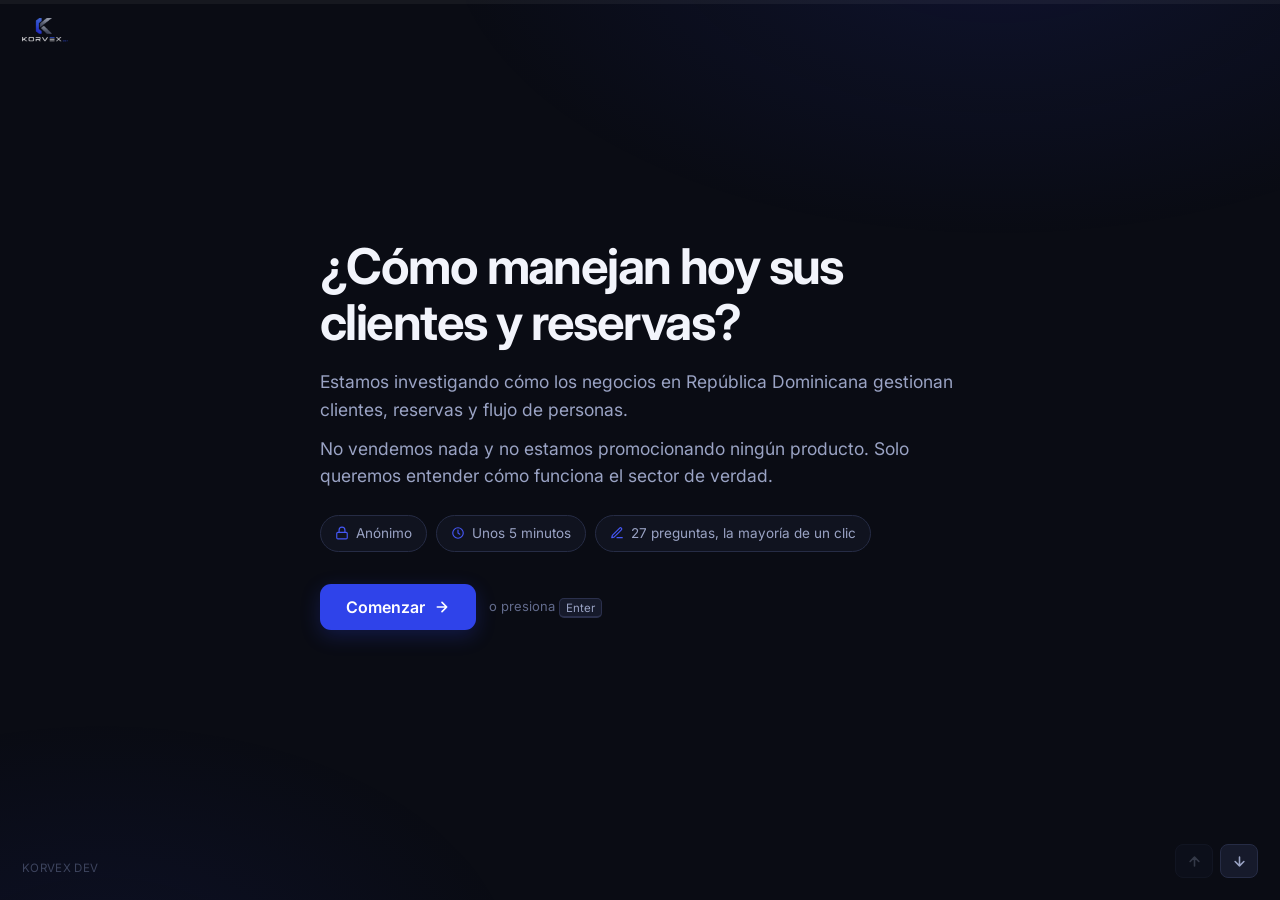
==== negocios/index.html @ 436bd138 "Encuestas de validación: negocios y personas Sitio estático estilo Typeform para survey.korvexdev.cc" ====
<!DOCTYPE html>
<html lang="es">
<head>
<meta charset="utf-8">
<meta name="viewport" content="width=device-width, initial-scale=1, viewport-fit=cover">
<title>Gestión de clientes y reservas — Estudio para negocios</title>
<meta name="robots" content="noindex, nofollow">
<meta name="theme-color" content="#0a0c14">
<link rel="icon" href="../assets/logo.png">
<link rel="preconnect" href="https://fonts.googleapis.com">
<link rel="preconnect" href="https://fonts.gstatic.com" crossorigin>
<link href="https://fonts.googleapis.com/css2?family=Inter:wght@400;500;600;700&display=swap" rel="stylesheet">
<link rel="stylesheet" href="../assets/styles.css">
</head>
<body>

<div class="progress-track"><div class="progress-fill" id="progressFill"></div></div>

<header class="topbar">
  <img src="../assets/logo.png" alt="Korvex Dev">
  <span class="counter" id="counter"></span>
</header>

<main class="stage" id="stage">
  <div class="slide intro">
    <h1>¿Cómo manejan hoy sus clientes y reservas?</h1>
    <p>Estamos investigando cómo los negocios en República Dominicana gestionan clientes, reservas y flujo de personas.</p>
    <p>No vendemos nada y no estamos promocionando ningún producto. Solo queremos entender cómo funciona el sector de verdad.</p>

    <div class="badges">
      <span class="badge">
        <svg viewBox="0 0 24 24" fill="none" stroke="currentColor" stroke-width="2" stroke-linecap="round" stroke-linejoin="round"><rect x="3" y="11" width="18" height="11" rx="2"/><path d="M7 11V7a5 5 0 0110 0v4"/></svg>
        Anónimo
      </span>
      <span class="badge">
        <svg viewBox="0 0 24 24" fill="none" stroke="currentColor" stroke-width="2" stroke-linecap="round" stroke-linejoin="round"><circle cx="12" cy="12" r="9"/><path d="M12 7v5l3 2"/></svg>
        Unos 5 minutos
      </span>
      <span class="badge">
        <svg viewBox="0 0 24 24" fill="none" stroke="currentColor" stroke-width="2" stroke-linecap="round" stroke-linejoin="round"><path d="M12 20h9"/><path d="M16.5 3.5a2.12 2.12 0 013 3L7 19l-4 1 1-4z"/></svg>
        27 preguntas, la mayoría de un clic
      </span>
    </div>

    <div class="actions">
      <button class="btn" id="begin">Comenzar
        <svg style="width:16px;height:16px" viewBox="0 0 24 24" fill="none" stroke="currentColor" stroke-width="2.5" stroke-linecap="round" stroke-linejoin="round"><path d="M5 12h14M12 5l7 7-7 7"/></svg>
      </button>
      <span class="hint">o presiona <kbd>Enter</kbd></span>
    </div>
  </div>
</main>

<div class="navpad">
  <button class="navbtn" id="navUp" disabled aria-label="Pregunta anterior">
    <svg viewBox="0 0 24 24" fill="none" stroke="currentColor" stroke-width="2.5" stroke-linecap="round" stroke-linejoin="round"><path d="M12 19V5M5 12l7-7 7 7"/></svg>
  </button>
  <button class="navbtn" id="navDown" aria-label="Siguiente pregunta">
    <svg viewBox="0 0 24 24" fill="none" stroke="currentColor" stroke-width="2.5" stroke-linecap="round" stroke-linejoin="round"><path d="M12 5v14M5 12l7 7 7-7"/></svg>
  </button>
</div>

<div class="foot">KORVEX DEV</div>

<script src="../assets/config.js"></script>
<script src="../assets/engine.js"></script>
<script src="../assets/survey-negocios.js"></script>
<script>
(function () {
  var started = false;
  function arrancar() {
    if (started) return;
    started = true;
    var s = new KorvexSurvey({
      surveyType: 'negocios',
      questions: window.PREGUNTAS_NEGOCIOS,
      doneTitle: 'Gracias por tu tiempo.',
      doneText: 'Tus respuestas nos ayudan a entender mejor lo que viven negocios como el tuyo. Si dejaste tu contacto, te escribimos pronto.'
    });
    s.start();
  }
  document.getElementById('begin').addEventListener('click', arrancar);
  document.addEventListener('keydown', function onKey(e) {
    if (e.key === 'Enter' && !started) { e.preventDefault(); arrancar(); }
  });
})();
</script>

</body>
</html>
---- assets/styles.css ----
/* KORVEX SURVEY — hoja de estilos
   Tema oscuro. Diseñado para lectura en móvil primero. */

:root {
  --bg: #0a0c14;
  --bg-soft: #10131f;
  --card: #161a2b;
  --card-hover: #1d2238;
  --border: #262c45;
  --border-strong: #39406399;
  --blue: #2f43ea;
  --blue-soft: #4557f5;
  --blue-glow: #2f43ea33;
  --text: #f2f4fb;
  --text-dim: #9aa3c4;
  --text-faint: #626b8c;
  --danger: #f2555a;
  --ok: #33d69f;
  --radius: 14px;
  --font: 'Inter', -apple-system, BlinkMacSystemFont, 'Segoe UI', Roboto, sans-serif;
  --ease: cubic-bezier(0.22, 1, 0.36, 1);
}

* { box-sizing: border-box; margin: 0; padding: 0; -webkit-tap-highlight-color: transparent; }

html, body {
  height: 100%;
  background: var(--bg);
  color: var(--text);
  font-family: var(--font);
  font-size: 17px;
  line-height: 1.55;
  -webkit-font-smoothing: antialiased;
  overscroll-behavior: none;
}

body::before {
  content: '';
  position: fixed;
  inset: 0;
  background:
    radial-gradient(900px 500px at 78% -8%, #2f43ea1f, transparent 62%),
    radial-gradient(700px 420px at 8% 108%, #2f43ea14, transparent 60%);
  pointer-events: none;
  z-index: 0;
}

/* ---------- barra de progreso ---------- */
.progress-track {
  position: fixed;
  top: 0; left: 0; right: 0;
  height: 4px;
  background: #ffffff0d;
  z-index: 50;
}
.progress-fill {
  height: 100%;
  width: 0%;
  background: linear-gradient(90deg, var(--blue), #6d7bff);
  border-radius: 0 3px 3px 0;
  transition: width .5s var(--ease);
  box-shadow: 0 0 14px var(--blue-glow);
}

/* ---------- cabecera ---------- */
.topbar {
  position: fixed;
  top: 0; left: 0; right: 0;
  display: flex;
  align-items: center;
  justify-content: space-between;
  padding: 18px 22px;
  z-index: 40;
  pointer-events: none;
}
.topbar img { height: 26px; opacity: .82; }
.counter {
  font-size: 13px;
  color: var(--text-faint);
  font-variant-numeric: tabular-nums;
  letter-spacing: .04em;
}

/* ---------- lienzo de preguntas ---------- */
.stage {
  position: relative;
  z-index: 1;
  min-height: 100dvh;
  display: flex;
  align-items: center;
  justify-content: center;
  padding: 88px 22px 120px;
}
.slide {
  width: 100%;
  max-width: 680px;
  animation: slideIn .48s var(--ease) both;
}
.slide.leaving { animation: slideOut .26s var(--ease) both; }
.slide.back { animation: slideInBack .48s var(--ease) both; }

@keyframes slideIn  { from { opacity: 0; transform: translateY(26px); } to { opacity: 1; transform: none; } }
@keyframes slideInBack { from { opacity: 0; transform: translateY(-26px); } to { opacity: 1; transform: none; } }
@keyframes slideOut { from { opacity: 1; } to { opacity: 0; transform: translateY(-14px); } }

.qnum {
  display: inline-flex;
  align-items: center;
  gap: 7px;
  color: var(--blue-soft);
  font-size: 14px;
  font-weight: 600;
  margin-bottom: 12px;
  letter-spacing: .02em;
}
.qnum svg { width: 11px; height: 11px; }

.qtitle {
  font-size: clamp(1.35rem, 4.2vw, 1.95rem);
  font-weight: 620;
  line-height: 1.28;
  letter-spacing: -0.018em;
  margin-bottom: 10px;
}
.qhelp {
  color: var(--text-dim);
  font-size: 15px;
  margin-bottom: 4px;
}
.qmeta {
  display: inline-block;
  margin-top: 10px;
  font-size: 12.5px;
  color: var(--text-faint);
  border: 1px solid var(--border);
  border-radius: 999px;
  padding: 3px 11px;
}

/* ---------- opciones ---------- */
.options { margin-top: 26px; display: flex; flex-direction: column; gap: 9px; }

.opt {
  display: flex;
  align-items: center;
  gap: 13px;
  width: 100%;
  text-align: left;
  background: var(--card);
  border: 1.5px solid var(--border);
  border-radius: var(--radius);
  padding: 14px 16px;
  color: var(--text);
  font-family: var(--font);
  font-size: 16px;
  cursor: pointer;
  transition: background .16s, border-color .16s, transform .12s var(--ease);
}
.opt:hover { background: var(--card-hover); border-color: var(--border-strong); }
.opt:active { transform: scale(.988); }
.opt.selected {
  background: #1b2246;
  border-color: var(--blue);
  box-shadow: 0 0 0 3px var(--blue-glow);
}
.opt.disabled { opacity: .38; cursor: not-allowed; }

.key {
  flex: 0 0 auto;
  width: 26px; height: 26px;
  display: grid; place-items: center;
  border: 1.5px solid var(--border-strong);
  border-radius: 6px;
  font-size: 12px;
  font-weight: 700;
  color: var(--text-dim);
  transition: all .16s;
}
.opt.selected .key { background: var(--blue); border-color: var(--blue); color: #fff; }
.opt-label { flex: 1; }
.tick { width: 17px; height: 17px; opacity: 0; transition: opacity .16s; color: var(--blue-soft); flex: 0 0 auto; }
.opt.selected .tick { opacity: 1; }

/* ---------- campos de texto ---------- */
.field, .textarea, .other-input {
  width: 100%;
  background: transparent;
  border: none;
  border-bottom: 2px solid var(--border-strong);
  color: var(--text);
  font-family: var(--font);
  font-size: 19px;
  padding: 12px 2px;
  outline: none;
  transition: border-color .2s;
}
.field::placeholder, .textarea::placeholder { color: #4d5573; }
.field:focus, .textarea:focus, .other-input:focus { border-color: var(--blue); }

.textarea {
  border: 1.5px solid var(--border);
  border-radius: var(--radius);
  background: var(--card);
  padding: 15px 16px;
  font-size: 16.5px;
  min-height: 132px;
  resize: vertical;
  line-height: 1.6;
}
.textarea:focus { border-color: var(--blue); box-shadow: 0 0 0 3px var(--blue-glow); }

.other-input {
  font-size: 15px;
  padding: 7px 2px;
  margin: 4px 0 2px 39px;
  width: calc(100% - 39px);
  border-bottom-width: 1.5px;
}

.contact-grid { margin-top: 26px; display: flex; flex-direction: column; gap: 18px; }
.contact-grid label { display: block; font-size: 13.5px; color: var(--text-dim); margin-bottom: 2px; }

/* ---------- acciones ---------- */
.actions {
  margin-top: 30px;
  display: flex;
  align-items: center;
  gap: 13px;
  flex-wrap: wrap;
}
.btn {
  display: inline-flex;
  align-items: center;
  gap: 9px;
  background: var(--blue);
  color: #fff;
  border: none;
  border-radius: 11px;
  padding: 13px 26px;
  font-family: var(--font);
  font-size: 16px;
  font-weight: 600;
  cursor: pointer;
  transition: background .16s, transform .12s var(--ease), box-shadow .2s;
  box-shadow: 0 6px 20px #2f43ea3d;
}
.btn:hover { background: var(--blue-soft); box-shadow: 0 8px 26px #2f43ea52; }
.btn:active { transform: scale(.97); }
.btn:disabled { background: #2a3050; box-shadow: none; cursor: not-allowed; color: var(--text-faint); }
.btn.ghost { background: transparent; border: 1.5px solid var(--border-strong); color: var(--text-dim); box-shadow: none; }
.btn.ghost:hover { background: var(--card); color: var(--text); }

.hint { font-size: 13px; color: var(--text-faint); }
.hint kbd {
  background: var(--card);
  border: 1px solid var(--border-strong);
  border-bottom-width: 2px;
  border-radius: 5px;
  padding: 1.5px 6px;
  font-family: inherit;
  font-size: 11.5px;
  color: var(--text-dim);
}
.err { color: var(--danger); font-size: 14px; margin-top: 14px; min-height: 20px; }

/* ---------- navegación inferior ---------- */
.navpad {
  position: fixed;
  right: 22px; bottom: 22px;
  display: flex;
  gap: 7px;
  z-index: 40;
}
.navbtn {
  width: 38px; height: 34px;
  display: grid; place-items: center;
  background: var(--card);
  border: 1.5px solid var(--border);
  color: var(--text-dim);
  border-radius: 8px;
  cursor: pointer;
  transition: all .16s;
}
.navbtn:hover:not(:disabled) { background: var(--blue); border-color: var(--blue); color: #fff; }
.navbtn:disabled { opacity: .3; cursor: not-allowed; }
.navbtn svg { width: 15px; height: 15px; }

/* ---------- portada e intro ---------- */
.intro { text-align: left; max-width: 640px; }
.intro .brand { height: 46px; margin-bottom: 34px; opacity: .95; }
.intro h1 {
  font-size: clamp(1.9rem, 6.2vw, 2.9rem);
  font-weight: 680;
  letter-spacing: -0.032em;
  line-height: 1.14;
  margin-bottom: 18px;
}
.intro p { color: var(--text-dim); font-size: 17.5px; margin-bottom: 12px; }
.badges { display: flex; gap: 9px; flex-wrap: wrap; margin: 26px 0 32px; }
.badge {
  display: inline-flex; align-items: center; gap: 7px;
  border: 1px solid var(--border);
  background: var(--bg-soft);
  border-radius: 999px;
  padding: 7px 14px;
  font-size: 13.5px;
  color: var(--text-dim);
}
.badge svg { width: 14px; height: 14px; color: var(--blue-soft); }

/* ---------- selector de encuesta (portada) ---------- */
.picker { display: grid; gap: 14px; margin-top: 34px; grid-template-columns: 1fr; }
@media (min-width: 720px) { .picker { grid-template-columns: 1fr 1fr; } }

.pick {
  display: block;
  text-align: left;
  text-decoration: none;
  background: var(--card);
  border: 1.5px solid var(--border);
  border-radius: 18px;
  padding: 26px 24px;
  color: var(--text);
  cursor: pointer;
  transition: all .2s var(--ease);
  font-family: var(--font);
}
.pick:hover {
  background: var(--card-hover);
  border-color: var(--blue);
  transform: translateY(-3px);
  box-shadow: 0 14px 36px #00000059, 0 0 0 3px var(--blue-glow);
}
.pick .ico {
  width: 44px; height: 44px;
  display: grid; place-items: center;
  background: #1e2545;
  border-radius: 12px;
  margin-bottom: 16px;
  color: var(--blue-soft);
}
.pick .ico svg { width: 22px; height: 22px; }
.pick h3 { font-size: 19.5px; font-weight: 640; margin-bottom: 7px; letter-spacing: -0.015em; }
.pick p { color: var(--text-dim); font-size: 14.8px; line-height: 1.5; margin: 0; }
.pick .go {
  display: inline-flex; align-items: center; gap: 6px;
  margin-top: 17px; color: var(--blue-soft);
  font-size: 14.5px; font-weight: 600;
}
.pick .go svg { width: 14px; height: 14px; transition: transform .2s var(--ease); }
.pick:hover .go svg { transform: translateX(4px); }

/* ---------- pantalla final ---------- */
.done { text-align: center; max-width: 520px; }
.done .check {
  width: 70px; height: 70px;
  margin: 0 auto 26px;
  display: grid; place-items: center;
  background: #14301f;
  border: 1.5px solid #1f5c3d;
  border-radius: 50%;
  color: var(--ok);
  animation: pop .5s var(--ease) both;
}
.done .check svg { width: 32px; height: 32px; }
@keyframes pop { from { transform: scale(.5); opacity: 0; } to { transform: scale(1); opacity: 1; } }
.done h2 { font-size: 1.85rem; font-weight: 660; margin-bottom: 14px; letter-spacing: -0.025em; }
.done p { color: var(--text-dim); font-size: 16.5px; }

.spinner {
  width: 19px; height: 19px;
  border: 2.5px solid #ffffff40;
  border-top-color: #fff;
  border-radius: 50%;
  animation: spin .7s linear infinite;
}
@keyframes spin { to { transform: rotate(360deg); } }

/* ---------- pie ---------- */
.foot {
  position: fixed;
  left: 22px; bottom: 22px;
  font-size: 11.5px;
  color: #3d445e;
  z-index: 40;
  letter-spacing: .03em;
}

/* trampa antibots — invisible para humanos */
.hp { position: absolute; left: -9999px; opacity: 0; height: 0; width: 0; pointer-events: none; }

@media (max-width: 640px) {
  body { font-size: 16px; }
  .stage { padding: 76px 18px 104px; }
  .navpad { bottom: 16px; right: 16px; }
  .foot { bottom: 20px; left: 18px; }
  .topbar { padding: 15px 18px; }
  .opt { padding: 13px 14px; font-size: 15.5px; }
  .key { width: 24px; height: 24px; }
}

@media (prefers-reduced-motion: reduce) {
  *, *::before, *::after { animation-duration: .01ms !important; transition-duration: .01ms !important; }
}
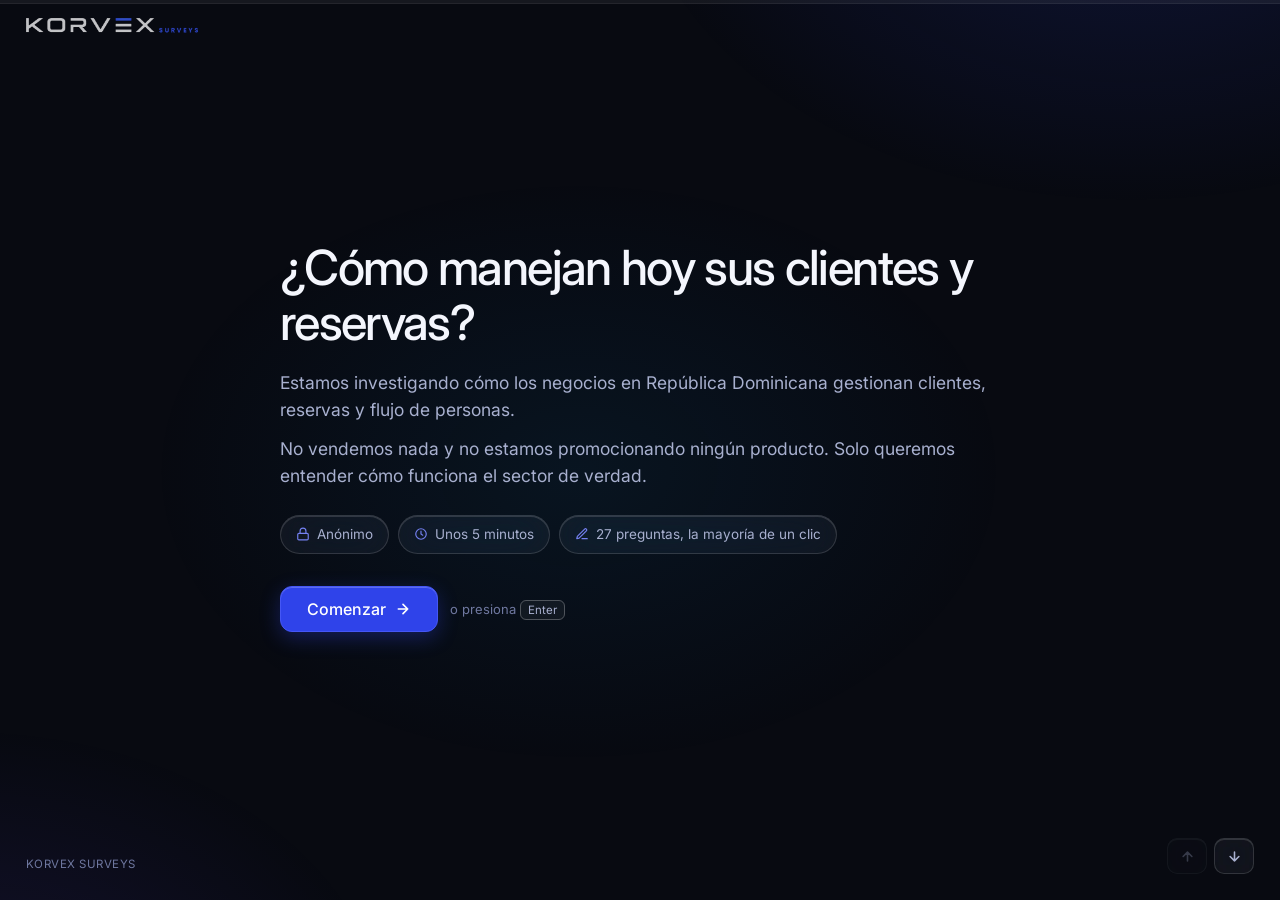
==== commit 10c7320e: "Rediseño con vidrio esmerilado, sobre la base de Stitch Toma de Stitch el espaciado, los radios y el" ====
--- a/negocios/index.html
+++ b/negocios/index.html
@@ -5,11 +5,11 @@
 <meta name="viewport" content="width=device-width, initial-scale=1, viewport-fit=cover">
 <title>Gestión de clientes y reservas — Estudio para negocios</title>
 <meta name="robots" content="noindex, nofollow">
-<meta name="theme-color" content="#0a0c14">
+<meta name="theme-color" content="#080a11">
 <link rel="icon" href="../assets/logo.png">
 <link rel="preconnect" href="https://fonts.googleapis.com">
 <link rel="preconnect" href="https://fonts.gstatic.com" crossorigin>
-<link href="https://fonts.googleapis.com/css2?family=Inter:wght@400;500;600;700&display=swap" rel="stylesheet">
+<link href="https://fonts.googleapis.com/css2?family=Inter:wght@400;500&display=swap" rel="stylesheet">
 <link rel="stylesheet" href="../assets/styles.css">
 </head>
 <body>
@@ -17,7 +17,7 @@
 <div class="progress-track"><div class="progress-fill" id="progressFill"></div></div>
 
 <header class="topbar">
-  <img src="../assets/logo.png" alt="Korvex Dev">
+  <img src="../assets/logo.png" alt="Korvex Surveys">
   <span class="counter" id="counter"></span>
 </header>
 
@@ -60,7 +60,7 @@
   </button>
 </div>
 
-<div class="foot">KORVEX DEV</div>
+<div class="foot">KORVEX SURVEYS</div>
 
 <script src="../assets/config.js"></script>
 <script src="../assets/engine.js"></script>
--- a/assets/styles.css
+++ b/assets/styles.css
@@ -1,24 +1,37 @@
-/* KORVEX SURVEY — hoja de estilos
-   Tema oscuro. Diseñado para lectura en móvil primero. */
+/* KORVEX SURVEYS — hoja de estilos
+   Vidrio esmerilado sobre fondo nocturno.
+   Tokens y reglas documentados en DESIGN_SYSTEM.md */
 
 :root {
-  --bg: #0a0c14;
-  --bg-soft: #10131f;
-  --card: #161a2b;
-  --card-hover: #1d2238;
-  --border: #262c45;
-  --border-strong: #39406399;
-  --blue: #2f43ea;
-  --blue-soft: #4557f5;
-  --blue-glow: #2f43ea33;
-  --text: #f2f4fb;
-  --text-dim: #9aa3c4;
-  --text-faint: #626b8c;
-  --danger: #f2555a;
-  --ok: #33d69f;
-  --radius: 14px;
+  --bg: #080a11;
+
+  --glass: rgba(255,255,255,.045);
+  --glass-hover: rgba(255,255,255,.075);
+  --glass-sel: rgba(70,92,255,.19);
+  --glass-line: rgba(255,255,255,.14);
+  --glass-line-hi: rgba(255,255,255,.26);
+  --blur: 20px;
+  --sat: 170%;
+  --specular: inset 0 1px 0 rgba(255,255,255,.14);
+  --lift: 0 8px 28px rgba(0,0,0,.38);
+
+  --blue: #2f43ea;          /* relleno */
+  --blue-fill-hi: #4557f5;  /* relleno al pasar el cursor — blanco encima da 5.3:1 */
+  --blue-text: #7481f1;     /* texto e íconos sobre oscuro — 5.2:1 sobre el fondo */
+  --ok: #34d8a4;
+  --danger: #ff6b6f;
+
+  --text: #f4f6fd;
+  --text-2: #a8b0cf;
+  --text-3: #6f78a0;
+
+  --r-sm: 10px;
+  --r: 14px;
+  --r-lg: 20px;
+  --wrap: 720px;
+
   --font: 'Inter', -apple-system, BlinkMacSystemFont, 'Segoe UI', Roboto, sans-serif;
-  --ease: cubic-bezier(0.22, 1, 0.36, 1);
+  --ease: cubic-bezier(.22, 1, .36, 1);
 }
 
 * { box-sizing: border-box; margin: 0; padding: 0; -webkit-tap-highlight-color: transparent; }
@@ -34,15 +47,35 @@
   overscroll-behavior: none;
 }
 
+/* Halos de color. Sin algo que refractar, el vidrio no se percibe. */
 body::before {
   content: '';
   position: fixed;
-  inset: 0;
+  inset: -10%;
   background:
-    radial-gradient(900px 500px at 78% -8%, #2f43ea1f, transparent 62%),
-    radial-gradient(700px 420px at 8% 108%, #2f43ea14, transparent 60%);
+    radial-gradient(48rem 34rem at 82% -6%,  rgba(47,67,234,.18), transparent 62%),
+    radial-gradient(42rem 30rem at 6% 104%,  rgba(109,75,255,.12), transparent 60%),
+    radial-gradient(38rem 26rem at 46% 52%,  rgba(14,126,196,.09), transparent 66%);
   pointer-events: none;
   z-index: 0;
+}
+
+/* ---------- material ---------- */
+
+.glass {
+  background: var(--glass);
+  -webkit-backdrop-filter: blur(var(--blur)) saturate(var(--sat));
+  backdrop-filter: blur(var(--blur)) saturate(var(--sat));
+  border: 1px solid var(--glass-line);
+  box-shadow: var(--specular), var(--lift);
+}
+
+/* Sin soporte de backdrop-filter: relleno opaco equivalente.
+   Nunca se deja texto flotando sobre el fondo. */
+@supports not ((backdrop-filter: blur(1px)) or (-webkit-backdrop-filter: blur(1px))) {
+  .glass, .opt, .textarea, .pick, .badge, .btn.ghost, .navbtn, .qmeta {
+    background: #171b28 !important;
+  }
 }
 
 /* ---------- barra de progreso ---------- */
@@ -50,16 +83,15 @@
   position: fixed;
   top: 0; left: 0; right: 0;
   height: 4px;
-  background: #ffffff0d;
+  background: rgba(255,255,255,.06);
+  border-bottom: 1px solid rgba(255,255,255,.06);
   z-index: 50;
 }
 .progress-fill {
   height: 100%;
   width: 0%;
-  background: linear-gradient(90deg, var(--blue), #6d7bff);
-  border-radius: 0 3px 3px 0;
+  background: linear-gradient(90deg, var(--blue), var(--blue-text));
   transition: width .5s var(--ease);
-  box-shadow: 0 0 14px var(--blue-glow);
 }
 
 /* ---------- cabecera ---------- */
@@ -69,19 +101,20 @@
   display: flex;
   align-items: center;
   justify-content: space-between;
-  padding: 18px 22px;
+  padding: 18px 26px;
   z-index: 40;
   pointer-events: none;
 }
-.topbar img { height: 26px; opacity: .82; }
+.topbar img { height: 20px; opacity: .78; }
 .counter {
-  font-size: 13px;
-  color: var(--text-faint);
+  font-size: 12px;
+  font-weight: 500;
+  color: var(--text-3);
   font-variant-numeric: tabular-nums;
-  letter-spacing: .04em;
-}
-
-/* ---------- lienzo de preguntas ---------- */
+  letter-spacing: .08em;
+}
+
+/* ---------- lienzo ---------- */
 .stage {
   position: relative;
   z-index: 1;
@@ -89,104 +122,116 @@
   display: flex;
   align-items: center;
   justify-content: center;
-  padding: 88px 22px 120px;
+  padding: 92px 26px 120px;
 }
 .slide {
   width: 100%;
-  max-width: 680px;
-  animation: slideIn .48s var(--ease) both;
+  max-width: var(--wrap);
+  animation: slideIn .5s var(--ease) both;
 }
 .slide.leaving { animation: slideOut .26s var(--ease) both; }
-.slide.back { animation: slideInBack .48s var(--ease) both; }
-
-@keyframes slideIn  { from { opacity: 0; transform: translateY(26px); } to { opacity: 1; transform: none; } }
-@keyframes slideInBack { from { opacity: 0; transform: translateY(-26px); } to { opacity: 1; transform: none; } }
-@keyframes slideOut { from { opacity: 1; } to { opacity: 0; transform: translateY(-14px); } }
+.slide.back { animation: slideInBack .5s var(--ease) both; }
+
+@keyframes slideIn     { from { opacity:0; transform: translateY(24px) scale(.985); } to { opacity:1; transform:none; } }
+@keyframes slideInBack { from { opacity:0; transform: translateY(-24px) scale(.985); } to { opacity:1; transform:none; } }
+@keyframes slideOut    { from { opacity:1; } to { opacity:0; transform: translateY(-12px); } }
 
 .qnum {
   display: inline-flex;
   align-items: center;
   gap: 7px;
-  color: var(--blue-soft);
-  font-size: 14px;
-  font-weight: 600;
-  margin-bottom: 12px;
-  letter-spacing: .02em;
+  color: var(--blue-text);
+  font-size: 13px;
+  font-weight: 500;
+  margin-bottom: 13px;
+  letter-spacing: .04em;
 }
 .qnum svg { width: 11px; height: 11px; }
 
 .qtitle {
-  font-size: clamp(1.35rem, 4.2vw, 1.95rem);
-  font-weight: 620;
-  line-height: 1.28;
-  letter-spacing: -0.018em;
+  font-size: clamp(1.4rem, 4.3vw, 2rem);
+  font-weight: 500;
+  line-height: 1.26;
+  letter-spacing: -.022em;
   margin-bottom: 10px;
 }
-.qhelp {
-  color: var(--text-dim);
-  font-size: 15px;
-  margin-bottom: 4px;
-}
+.qhelp { color: var(--text-2); font-size: 15px; }
+
 .qmeta {
   display: inline-block;
-  margin-top: 10px;
+  margin-top: 12px;
   font-size: 12.5px;
-  color: var(--text-faint);
-  border: 1px solid var(--border);
+  color: var(--text-2);
+  background: var(--glass);
+  -webkit-backdrop-filter: blur(var(--blur)) saturate(var(--sat));
+  backdrop-filter: blur(var(--blur)) saturate(var(--sat));
+  border: 1px solid var(--glass-line);
   border-radius: 999px;
-  padding: 3px 11px;
+  padding: 4px 13px;
+  box-shadow: var(--specular);
 }
 
 /* ---------- opciones ---------- */
-.options { margin-top: 26px; display: flex; flex-direction: column; gap: 9px; }
+.options { margin-top: 26px; display: flex; flex-direction: column; gap: 10px; }
 
 .opt {
   display: flex;
   align-items: center;
   gap: 13px;
   width: 100%;
+  min-height: 48px;
   text-align: left;
-  background: var(--card);
-  border: 1.5px solid var(--border);
-  border-radius: var(--radius);
-  padding: 14px 16px;
+  background: var(--glass);
+  -webkit-backdrop-filter: blur(var(--blur)) saturate(var(--sat));
+  backdrop-filter: blur(var(--blur)) saturate(var(--sat));
+  border: 1px solid var(--glass-line);
+  border-radius: var(--r);
+  box-shadow: var(--specular), var(--lift);
+  padding: 15px 17px;
   color: var(--text);
   font-family: var(--font);
   font-size: 16px;
   cursor: pointer;
-  transition: background .16s, border-color .16s, transform .12s var(--ease);
-}
-.opt:hover { background: var(--card-hover); border-color: var(--border-strong); }
-.opt:active { transform: scale(.988); }
+  transition: background .2s, border-color .2s, transform .14s var(--ease), box-shadow .2s;
+}
+.opt:hover { background: var(--glass-hover); border-color: var(--glass-line-hi); }
+.opt:active { transform: scale(.99); }
+.opt:focus-visible { outline: 2px solid var(--blue-text); outline-offset: 2px; }
+
 .opt.selected {
-  background: #1b2246;
+  background: var(--glass-sel);
   border-color: var(--blue);
-  box-shadow: 0 0 0 3px var(--blue-glow);
-}
-.opt.disabled { opacity: .38; cursor: not-allowed; }
+  box-shadow: var(--specular), var(--lift), 0 0 0 1px rgba(116,129,241,.5);
+}
+.opt.disabled { opacity: .38; cursor: not-allowed; box-shadow: var(--specular); }
 
 .key {
   flex: 0 0 auto;
-  width: 26px; height: 26px;
+  width: 27px; height: 27px;
   display: grid; place-items: center;
-  border: 1.5px solid var(--border-strong);
-  border-radius: 6px;
+  border: 1px solid var(--glass-line-hi);
+  border-radius: 7px;
   font-size: 12px;
-  font-weight: 700;
-  color: var(--text-dim);
-  transition: all .16s;
-}
-.opt.selected .key { background: var(--blue); border-color: var(--blue); color: #fff; }
+  font-weight: 500;
+  color: var(--text-2);
+  transition: all .2s;
+}
+.opt.selected .key {
+  background: var(--blue);
+  border-color: var(--blue-fill-hi);
+  color: #fff;
+  box-shadow: inset 0 1px 0 rgba(255,255,255,.28);
+}
 .opt-label { flex: 1; }
-.tick { width: 17px; height: 17px; opacity: 0; transition: opacity .16s; color: var(--blue-soft); flex: 0 0 auto; }
+.tick { width: 17px; height: 17px; opacity: 0; transition: opacity .2s; color: var(--blue-text); flex: 0 0 auto; }
 .opt.selected .tick { opacity: 1; }
 
-/* ---------- campos de texto ---------- */
-.field, .textarea, .other-input {
+/* ---------- campos ---------- */
+.field, .other-input {
   width: 100%;
   background: transparent;
   border: none;
-  border-bottom: 2px solid var(--border-strong);
+  border-bottom: 1px solid var(--glass-line-hi);
   color: var(--text);
   font-family: var(--font);
   font-size: 19px;
@@ -194,121 +239,134 @@
   outline: none;
   transition: border-color .2s;
 }
-.field::placeholder, .textarea::placeholder { color: #4d5573; }
-.field:focus, .textarea:focus, .other-input:focus { border-color: var(--blue); }
+.field::placeholder, .textarea::placeholder { color: var(--text-3); }
+.field:focus, .other-input:focus { border-bottom-color: var(--blue-text); }
 
 .textarea {
-  border: 1.5px solid var(--border);
-  border-radius: var(--radius);
-  background: var(--card);
-  padding: 15px 16px;
+  width: 100%;
+  background: var(--glass);
+  -webkit-backdrop-filter: blur(var(--blur)) saturate(var(--sat));
+  backdrop-filter: blur(var(--blur)) saturate(var(--sat));
+  border: 1px solid var(--glass-line);
+  border-radius: var(--r);
+  box-shadow: var(--specular), var(--lift);
+  color: var(--text);
+  font-family: var(--font);
   font-size: 16.5px;
-  min-height: 132px;
+  line-height: 1.6;
+  padding: 16px 17px;
+  min-height: 136px;
   resize: vertical;
-  line-height: 1.6;
-}
-.textarea:focus { border-color: var(--blue); box-shadow: 0 0 0 3px var(--blue-glow); }
+  outline: none;
+  transition: border-color .2s, background .2s;
+}
+.textarea:focus { border-color: var(--blue); background: var(--glass-hover); }
 
 .other-input {
   font-size: 15px;
-  padding: 7px 2px;
-  margin: 4px 0 2px 39px;
-  width: calc(100% - 39px);
-  border-bottom-width: 1.5px;
-}
-
-.contact-grid { margin-top: 26px; display: flex; flex-direction: column; gap: 18px; }
-.contact-grid label { display: block; font-size: 13.5px; color: var(--text-dim); margin-bottom: 2px; }
+  padding: 8px 2px;
+  margin: 5px 0 2px 40px;
+  width: calc(100% - 40px);
+}
+
+.contact-grid { margin-top: 26px; display: flex; flex-direction: column; gap: 19px; }
+.contact-grid label { display: block; font-size: 13px; color: var(--text-2); margin-bottom: 2px; letter-spacing: .01em; }
 
 /* ---------- acciones ---------- */
-.actions {
-  margin-top: 30px;
-  display: flex;
-  align-items: center;
-  gap: 13px;
-  flex-wrap: wrap;
-}
+.actions { margin-top: 30px; display: flex; align-items: center; gap: 12px; flex-wrap: wrap; }
+
 .btn {
   display: inline-flex;
   align-items: center;
   gap: 9px;
+  min-height: 46px;
   background: var(--blue);
   color: #fff;
-  border: none;
-  border-radius: 11px;
-  padding: 13px 26px;
+  border: 1px solid var(--blue-fill-hi);
+  border-radius: 12px;
+  padding: 12px 26px;
   font-family: var(--font);
   font-size: 16px;
-  font-weight: 600;
+  font-weight: 500;
   cursor: pointer;
-  transition: background .16s, transform .12s var(--ease), box-shadow .2s;
-  box-shadow: 0 6px 20px #2f43ea3d;
-}
-.btn:hover { background: var(--blue-soft); box-shadow: 0 8px 26px #2f43ea52; }
-.btn:active { transform: scale(.97); }
-.btn:disabled { background: #2a3050; box-shadow: none; cursor: not-allowed; color: var(--text-faint); }
-.btn.ghost { background: transparent; border: 1.5px solid var(--border-strong); color: var(--text-dim); box-shadow: none; }
-.btn.ghost:hover { background: var(--card); color: var(--text); }
-
-.hint { font-size: 13px; color: var(--text-faint); }
+  transition: background .18s, transform .14s var(--ease), box-shadow .2s;
+  box-shadow: inset 0 1px 0 rgba(255,255,255,.22), 0 6px 20px rgba(47,67,234,.32);
+}
+.btn:hover { background: var(--blue-fill-hi); box-shadow: inset 0 1px 0 rgba(255,255,255,.28), 0 8px 26px rgba(47,67,234,.44); }
+.btn:active { transform: scale(.975); }
+.btn:focus-visible { outline: 2px solid #fff; outline-offset: 2px; }
+.btn:disabled { background: rgba(255,255,255,.07); border-color: var(--glass-line); color: var(--text-3); box-shadow: none; cursor: not-allowed; }
+
+.btn.ghost {
+  background: var(--glass);
+  -webkit-backdrop-filter: blur(var(--blur)) saturate(var(--sat));
+  backdrop-filter: blur(var(--blur)) saturate(var(--sat));
+  border-color: var(--glass-line-hi);
+  color: var(--text-2);
+  box-shadow: var(--specular);
+}
+.btn.ghost:hover { background: var(--glass-hover); color: var(--text); box-shadow: var(--specular); }
+
+.hint { font-size: 13px; color: var(--text-3); }
 .hint kbd {
-  background: var(--card);
-  border: 1px solid var(--border-strong);
-  border-bottom-width: 2px;
-  border-radius: 5px;
-  padding: 1.5px 6px;
+  background: var(--glass);
+  border: 1px solid var(--glass-line-hi);
+  border-radius: 6px;
+  padding: 2px 7px;
   font-family: inherit;
   font-size: 11.5px;
-  color: var(--text-dim);
+  color: var(--text-2);
 }
 .err { color: var(--danger); font-size: 14px; margin-top: 14px; min-height: 20px; }
 
-/* ---------- navegación inferior ---------- */
-.navpad {
-  position: fixed;
-  right: 22px; bottom: 22px;
-  display: flex;
-  gap: 7px;
-  z-index: 40;
-}
+/* ---------- navegación ---------- */
+.navpad { position: fixed; right: 26px; bottom: 26px; display: flex; gap: 7px; z-index: 40; }
 .navbtn {
-  width: 38px; height: 34px;
+  width: 40px; height: 36px;
   display: grid; place-items: center;
-  background: var(--card);
-  border: 1.5px solid var(--border);
-  color: var(--text-dim);
-  border-radius: 8px;
+  background: var(--glass);
+  -webkit-backdrop-filter: blur(var(--blur)) saturate(var(--sat));
+  backdrop-filter: blur(var(--blur)) saturate(var(--sat));
+  border: 1px solid var(--glass-line);
+  box-shadow: var(--specular);
+  color: var(--text-2);
+  border-radius: var(--r-sm);
   cursor: pointer;
-  transition: all .16s;
-}
-.navbtn:hover:not(:disabled) { background: var(--blue); border-color: var(--blue); color: #fff; }
+  transition: all .18s;
+}
+.navbtn:hover:not(:disabled) { background: var(--blue); border-color: var(--blue-fill-hi); color: #fff; }
+.navbtn:focus-visible { outline: 2px solid var(--blue-text); outline-offset: 2px; }
 .navbtn:disabled { opacity: .3; cursor: not-allowed; }
 .navbtn svg { width: 15px; height: 15px; }
 
-/* ---------- portada e intro ---------- */
-.intro { text-align: left; max-width: 640px; }
-.intro .brand { height: 46px; margin-bottom: 34px; opacity: .95; }
+/* ---------- portada ---------- */
+.intro { max-width: var(--wrap); }
+.intro .brand { height: 34px; margin-bottom: 34px; opacity: .95; }
 .intro h1 {
-  font-size: clamp(1.9rem, 6.2vw, 2.9rem);
-  font-weight: 680;
-  letter-spacing: -0.032em;
+  font-size: clamp(1.9rem, 6vw, 2.85rem);
+  font-weight: 500;
+  letter-spacing: -.034em;
   line-height: 1.14;
   margin-bottom: 18px;
 }
-.intro p { color: var(--text-dim); font-size: 17.5px; margin-bottom: 12px; }
+.intro p { color: var(--text-2); font-size: 17.5px; margin-bottom: 12px; }
+
 .badges { display: flex; gap: 9px; flex-wrap: wrap; margin: 26px 0 32px; }
 .badge {
   display: inline-flex; align-items: center; gap: 7px;
-  border: 1px solid var(--border);
-  background: var(--bg-soft);
+  background: var(--glass);
+  -webkit-backdrop-filter: blur(var(--blur)) saturate(var(--sat));
+  backdrop-filter: blur(var(--blur)) saturate(var(--sat));
+  border: 1px solid var(--glass-line);
+  box-shadow: var(--specular);
   border-radius: 999px;
-  padding: 7px 14px;
+  padding: 8px 15px;
   font-size: 13.5px;
-  color: var(--text-dim);
-}
-.badge svg { width: 14px; height: 14px; color: var(--blue-soft); }
-
-/* ---------- selector de encuesta (portada) ---------- */
+  color: var(--text-2);
+}
+.badge svg { width: 14px; height: 14px; color: var(--blue-text); }
+
+/* ---------- selector ---------- */
 .picker { display: grid; gap: 14px; margin-top: 34px; grid-template-columns: 1fr; }
 @media (min-width: 720px) { .picker { grid-template-columns: 1fr 1fr; } }
 
@@ -316,87 +374,97 @@
   display: block;
   text-align: left;
   text-decoration: none;
-  background: var(--card);
-  border: 1.5px solid var(--border);
-  border-radius: 18px;
-  padding: 26px 24px;
+  background: var(--glass);
+  -webkit-backdrop-filter: blur(var(--blur)) saturate(var(--sat));
+  backdrop-filter: blur(var(--blur)) saturate(var(--sat));
+  border: 1px solid var(--glass-line);
+  box-shadow: var(--specular), var(--lift);
+  border-radius: var(--r-lg);
+  padding: 27px 25px;
   color: var(--text);
   cursor: pointer;
-  transition: all .2s var(--ease);
+  transition: all .26s var(--ease);
   font-family: var(--font);
 }
 .pick:hover {
-  background: var(--card-hover);
-  border-color: var(--blue);
+  background: var(--glass-hover);
+  border-color: rgba(116,129,241,.6);
   transform: translateY(-3px);
-  box-shadow: 0 14px 36px #00000059, 0 0 0 3px var(--blue-glow);
-}
+  box-shadow: var(--specular), 0 16px 40px rgba(0,0,0,.46), 0 0 0 1px rgba(116,129,241,.3);
+}
+.pick:focus-visible { outline: 2px solid var(--blue-text); outline-offset: 3px; }
 .pick .ico {
-  width: 44px; height: 44px;
+  width: 46px; height: 46px;
   display: grid; place-items: center;
-  background: #1e2545;
-  border-radius: 12px;
-  margin-bottom: 16px;
-  color: var(--blue-soft);
+  background: rgba(116,129,241,.16);
+  border: 1px solid rgba(116,129,241,.34);
+  box-shadow: inset 0 1px 0 rgba(255,255,255,.16);
+  border-radius: 13px;
+  margin-bottom: 17px;
+  color: var(--blue-text);
 }
 .pick .ico svg { width: 22px; height: 22px; }
-.pick h3 { font-size: 19.5px; font-weight: 640; margin-bottom: 7px; letter-spacing: -0.015em; }
-.pick p { color: var(--text-dim); font-size: 14.8px; line-height: 1.5; margin: 0; }
-.pick .go {
-  display: inline-flex; align-items: center; gap: 6px;
-  margin-top: 17px; color: var(--blue-soft);
-  font-size: 14.5px; font-weight: 600;
-}
-.pick .go svg { width: 14px; height: 14px; transition: transform .2s var(--ease); }
+.pick h3 { font-size: 19.5px; font-weight: 500; margin-bottom: 7px; letter-spacing: -.018em; }
+.pick p { color: var(--text-2); font-size: 14.8px; line-height: 1.5; margin: 0; }
+.pick .go { display: inline-flex; align-items: center; gap: 6px; margin-top: 18px; color: var(--blue-text); font-size: 14.5px; font-weight: 500; }
+.pick .go svg { width: 14px; height: 14px; transition: transform .22s var(--ease); }
 .pick:hover .go svg { transform: translateX(4px); }
 
 /* ---------- pantalla final ---------- */
-.done { text-align: center; max-width: 520px; }
+.done { text-align: center; max-width: 520px; margin: 0 auto; }
 .done .check {
-  width: 70px; height: 70px;
+  width: 74px; height: 74px;
   margin: 0 auto 26px;
   display: grid; place-items: center;
-  background: #14301f;
-  border: 1.5px solid #1f5c3d;
+  background: rgba(52,216,164,.13);
+  -webkit-backdrop-filter: blur(var(--blur)) saturate(var(--sat));
+  backdrop-filter: blur(var(--blur)) saturate(var(--sat));
+  border: 1px solid rgba(52,216,164,.42);
+  box-shadow: inset 0 1px 0 rgba(255,255,255,.2), 0 8px 30px rgba(52,216,164,.14);
   border-radius: 50%;
   color: var(--ok);
-  animation: pop .5s var(--ease) both;
+  animation: pop .55s var(--ease) both;
 }
 .done .check svg { width: 32px; height: 32px; }
-@keyframes pop { from { transform: scale(.5); opacity: 0; } to { transform: scale(1); opacity: 1; } }
-.done h2 { font-size: 1.85rem; font-weight: 660; margin-bottom: 14px; letter-spacing: -0.025em; }
-.done p { color: var(--text-dim); font-size: 16.5px; }
+@keyframes pop { from { transform: scale(.55); opacity: 0; } to { transform: scale(1); opacity: 1; } }
+.done h2 { font-size: 1.9rem; font-weight: 500; margin-bottom: 14px; letter-spacing: -.028em; }
+.done p { color: var(--text-2); font-size: 16.5px; }
 
 .spinner {
   width: 19px; height: 19px;
-  border: 2.5px solid #ffffff40;
+  border: 2.5px solid rgba(255,255,255,.3);
   border-top-color: #fff;
   border-radius: 50%;
   animation: spin .7s linear infinite;
 }
 @keyframes spin { to { transform: rotate(360deg); } }
 
-/* ---------- pie ---------- */
-.foot {
-  position: fixed;
-  left: 22px; bottom: 22px;
-  font-size: 11.5px;
-  color: #3d445e;
-  z-index: 40;
-  letter-spacing: .03em;
-}
-
-/* trampa antibots — invisible para humanos */
+.foot { position: fixed; left: 26px; bottom: 26px; font-size: 11.5px; color: var(--text-3); z-index: 40; letter-spacing: .04em; }
+
 .hp { position: absolute; left: -9999px; opacity: 0; height: 0; width: 0; pointer-events: none; }
 
+/* ---------- móvil ---------- */
 @media (max-width: 640px) {
+  :root { --blur: 16px; }          /* menos trabajo de compositor en gama media */
   body { font-size: 16px; }
-  .stage { padding: 76px 18px 104px; }
+  .stage { padding: 78px 18px 104px; }
   .navpad { bottom: 16px; right: 16px; }
-  .foot { bottom: 20px; left: 18px; }
+  .foot { bottom: 21px; left: 18px; }
   .topbar { padding: 15px 18px; }
-  .opt { padding: 13px 14px; font-size: 15.5px; }
-  .key { width: 24px; height: 24px; }
+  .opt { padding: 14px 15px; font-size: 15.5px; }
+  .pick { padding: 22px 20px; }
+  .intro .brand { height: 28px; margin-bottom: 26px; }
+}
+
+/* Con transparencia reducida, el vidrio se apaga y quedan superficies sólidas. */
+@media (prefers-reduced-transparency: reduce) {
+  .glass, .opt, .textarea, .pick, .badge, .btn.ghost, .navbtn, .qmeta, .hint kbd {
+    background: #171b28 !important;
+    -webkit-backdrop-filter: none !important;
+    backdrop-filter: none !important;
+  }
+  .opt.selected { background: #1e2550 !important; }
+  body::before { display: none; }
 }
 
 @media (prefers-reduced-motion: reduce) {
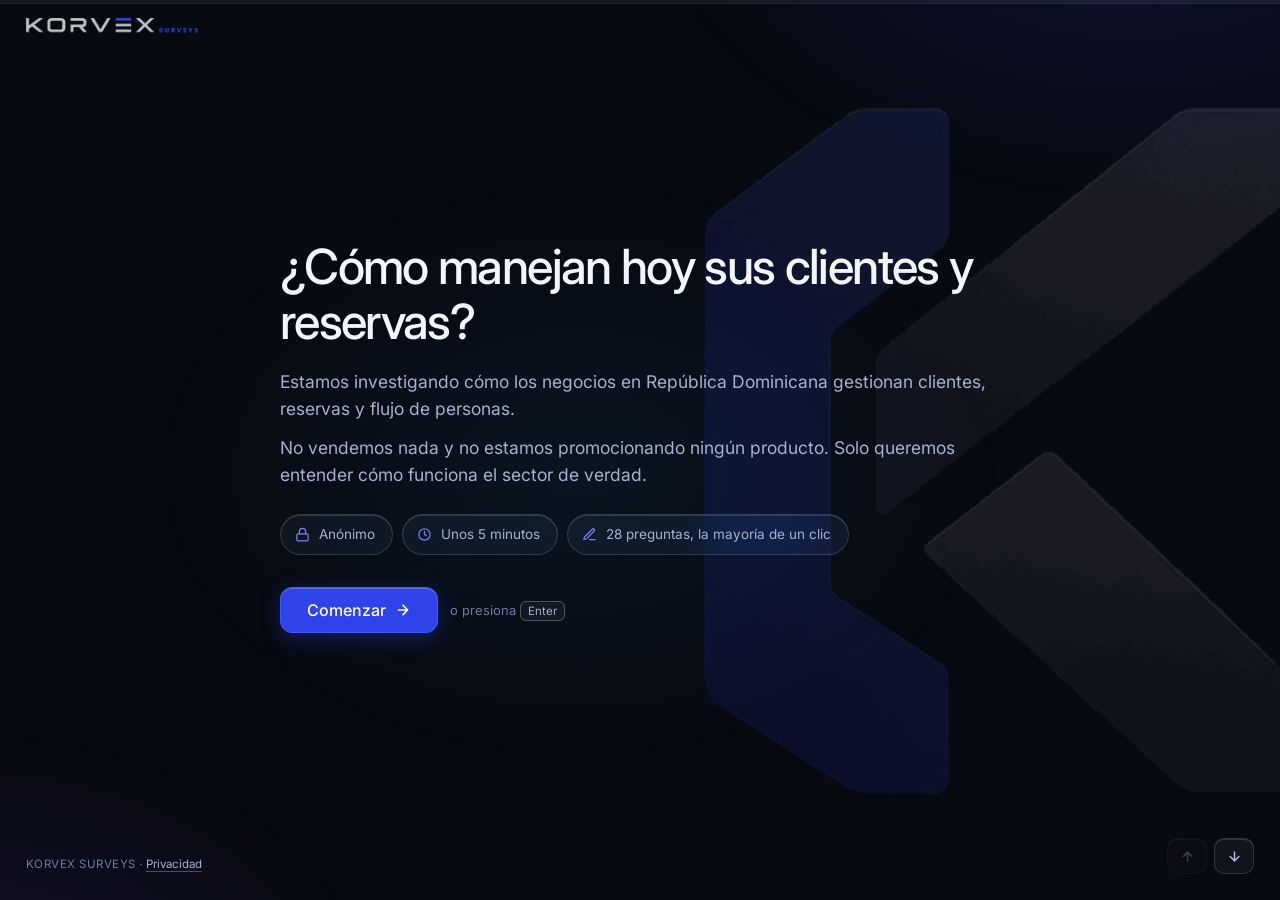
==== commit 82faf2a2: "Encuestas v3.1: lenguaje, marca de agua, privacidad y preguntas nuevas - La portada dice 'cómo se so" ====
--- a/negocios/index.html
+++ b/negocios/index.html
@@ -29,16 +29,16 @@
 
     <div class="badges">
       <span class="badge">
-        <svg viewBox="0 0 24 24" fill="none" stroke="currentColor" stroke-width="2" stroke-linecap="round" stroke-linejoin="round"><rect x="3" y="11" width="18" height="11" rx="2"/><path d="M7 11V7a5 5 0 0110 0v4"/></svg>
-        Anónimo
+        <span class="badge-ico"><svg viewBox="0 0 24 24" fill="none" stroke="currentColor" stroke-width="2" stroke-linecap="round" stroke-linejoin="round"><rect x="3" y="11" width="18" height="11" rx="2"/><path d="M7 11V7a5 5 0 0110 0v4"/></svg></span>
+        <span>Anónimo</span>
       </span>
       <span class="badge">
-        <svg viewBox="0 0 24 24" fill="none" stroke="currentColor" stroke-width="2" stroke-linecap="round" stroke-linejoin="round"><circle cx="12" cy="12" r="9"/><path d="M12 7v5l3 2"/></svg>
-        Unos 5 minutos
+        <span class="badge-ico"><svg viewBox="0 0 24 24" fill="none" stroke="currentColor" stroke-width="2" stroke-linecap="round" stroke-linejoin="round"><circle cx="12" cy="12" r="9"/><path d="M12 7v5l3 2"/></svg></span>
+        <span>Unos 5 minutos</span>
       </span>
       <span class="badge">
-        <svg viewBox="0 0 24 24" fill="none" stroke="currentColor" stroke-width="2" stroke-linecap="round" stroke-linejoin="round"><path d="M12 20h9"/><path d="M16.5 3.5a2.12 2.12 0 013 3L7 19l-4 1 1-4z"/></svg>
-        27 preguntas, la mayoría de un clic
+        <span class="badge-ico"><svg viewBox="0 0 24 24" fill="none" stroke="currentColor" stroke-width="2" stroke-linecap="round" stroke-linejoin="round"><path d="M12 20h9"/><path d="M16.5 3.5a2.12 2.12 0 013 3L7 19l-4 1 1-4z"/></svg></span>
+        <span>28 preguntas, la mayoría de un clic</span>
       </span>
     </div>
 
@@ -60,7 +60,26 @@
   </button>
 </div>
 
-<div class="foot">KORVEX SURVEYS</div>
+<div class="foot">KORVEX SURVEYS · <button type="button" class="link-priv" id="verPriv">Privacidad</button></div>
+<div class="priv" id="priv" hidden>
+  <div class="priv-caja glass">
+    <h3>Qué hacemos con tus datos</h3>
+    <p>La encuesta es anónima. No pedimos tu nombre ni ningún dato que te identifique, salvo que al final decidas dejarnos un contacto — y eso es opcional.</p>
+    <p>Si lo dejas, solo lo vemos dos personas del equipo y lo usamos únicamente para escribirte sobre este estudio. No lo vendemos, no lo compartimos y no lo usamos para publicidad.</p>
+    <p>Puedes pedir que borremos tus datos escribiendo a <a href="mailto:yedinfermin@gmail.com">yedinfermin@gmail.com</a>.</p>
+    <p class="priv-tec">También guardamos, sin identificarte: cuánto te tomó responder, si terminaste, el tipo de dispositivo y por qué enlace llegaste. Sirve para saber si la encuesta está bien hecha.</p>
+    <button type="button" class="btn" id="cerrarPriv">Entendido</button>
+  </div>
+</div>
+<script>
+(function(){
+  var v=document.getElementById("verPriv"), c=document.getElementById("cerrarPriv"), p=document.getElementById("priv");
+  v.addEventListener("click",function(){p.hidden=false;});
+  c.addEventListener("click",function(){p.hidden=true;});
+  p.addEventListener("click",function(e){if(e.target===p)p.hidden=true;});
+  document.addEventListener("keydown",function(e){if(e.key==="Escape")p.hidden=true;});
+})();
+</script>
 
 <script src="../assets/config.js"></script>
 <script src="../assets/engine.js"></script>
--- a/assets/styles.css
+++ b/assets/styles.css
@@ -29,6 +29,7 @@
   --r: 14px;
   --r-lg: 20px;
   --wrap: 720px;
+  --marca: .12;            /* marca de agua del fondo — tope antes de romper contraste */
 
   --font: 'Inter', -apple-system, BlinkMacSystemFont, 'Segoe UI', Roboto, sans-serif;
   --ease: cubic-bezier(.22, 1, .36, 1);
@@ -60,6 +61,23 @@
   z-index: 0;
 }
 
+/* Marca de agua. El ícono grande, sangrado por el borde derecho.
+   La opacidad se ajusta con --marca: por encima de .12 el texto deja de
+   cumplir contraste AA donde se encima al ala plateada del ícono. */
+body::after {
+  content: '';
+  position: fixed;
+  top: 50%;
+  right: -14vmin;
+  width: 78vmin;
+  height: 78vmin;
+  transform: translateY(-50%);
+  background: url('marca-fondo.png') no-repeat center / contain;
+  opacity: var(--marca);
+  pointer-events: none;
+  z-index: 0;
+}
+
 /* ---------- material ---------- */
 
 .glass {
@@ -341,7 +359,7 @@
 
 /* ---------- portada ---------- */
 .intro { max-width: var(--wrap); }
-.intro .brand { height: 34px; margin-bottom: 34px; opacity: .95; }
+.intro .brand { height: 88px; margin-bottom: 30px; opacity: .95; }
 .intro h1 {
   font-size: clamp(1.9rem, 6vw, 2.85rem);
   font-weight: 500;
@@ -351,20 +369,48 @@
 }
 .intro p { color: var(--text-2); font-size: 17.5px; margin-bottom: 12px; }
 
+/* Píldoras informativas. El ícono flota al pasar el cursor.
+   Adaptado del botón de MrD4rio en Uiverse: se conserva el vuelo del ícono,
+   pero no la parte que desplaza el texto fuera — aquí el texto ES el dato. */
 .badges { display: flex; gap: 9px; flex-wrap: wrap; margin: 26px 0 32px; }
 .badge {
-  display: inline-flex; align-items: center; gap: 7px;
+  display: inline-flex;
+  align-items: center;
+  gap: 9px;
   background: var(--glass);
   -webkit-backdrop-filter: blur(var(--blur)) saturate(var(--sat));
   backdrop-filter: blur(var(--blur)) saturate(var(--sat));
   border: 1px solid var(--glass-line);
   box-shadow: var(--specular);
   border-radius: 999px;
-  padding: 8px 15px;
+  padding: 9px 17px 9px 14px;
   font-size: 13.5px;
+  font-family: var(--font);
   color: var(--text-2);
-}
-.badge svg { width: 14px; height: 14px; color: var(--blue-text); }
+  overflow: hidden;
+  transition: border-color .26s var(--ease), background .26s var(--ease), transform .18s var(--ease);
+}
+.badge:hover {
+  background: var(--glass-hover);
+  border-color: rgba(116,129,241,.45);
+  transform: translateY(-1px);
+}
+.badge-ico {
+  display: grid;
+  place-items: center;
+  flex: 0 0 auto;
+  color: var(--blue-text);
+  transition: transform .3s ease-in-out;
+}
+.badge:hover .badge-ico { animation: flotar .6s ease-in-out infinite alternate; }
+.badge:hover .badge-ico svg { transform: scale(1.14); }
+.badge svg { width: 15px; height: 15px; display: block; transform-origin: center; transition: transform .3s ease-in-out; }
+.badge span { display: block; }
+
+@keyframes flotar {
+  from { transform: translateY(1.5px); }
+  to   { transform: translateY(-1.5px); }
+}
 
 /* ---------- selector ---------- */
 .picker { display: grid; gap: 14px; margin-top: 34px; grid-template-columns: 1fr; }
@@ -443,9 +489,44 @@
 
 .hp { position: absolute; left: -9999px; opacity: 0; height: 0; width: 0; pointer-events: none; }
 
+/* ---------- aviso de privacidad ---------- */
+.link-priv {
+  background: none; border: none; padding: 0;
+  font: inherit; color: var(--text-2);
+  text-decoration: underline; text-underline-offset: 3px;
+  text-decoration-color: rgba(255,255,255,.28);
+  cursor: pointer;
+}
+.link-priv:hover { color: var(--text); }
+.foot { pointer-events: auto; }
+
+.priv {
+  position: fixed; inset: 0; z-index: 90;
+  display: flex; align-items: center; justify-content: center;
+  padding: 24px;
+  background: rgba(4,5,10,.68);
+  -webkit-backdrop-filter: blur(6px);
+  backdrop-filter: blur(6px);
+  animation: fadeIn .22s var(--ease) both;
+}
+.priv[hidden] { display: none; }
+@keyframes fadeIn { from { opacity: 0; } to { opacity: 1; } }
+
+.priv-caja {
+  max-width: 480px; width: 100%;
+  border-radius: var(--r-lg);
+  padding: 26px 26px 22px;
+  animation: slideIn .3s var(--ease) both;
+}
+.priv-caja h3 { font-size: 19px; font-weight: 500; letter-spacing: -.02em; margin-bottom: 13px; }
+.priv-caja p { color: var(--text-2); font-size: 14.5px; margin-bottom: 12px; }
+.priv-caja a { color: var(--blue-text); }
+.priv-tec { font-size: 13px !important; color: var(--text-3) !important; }
+.priv-caja .btn { margin-top: 8px; }
+
 /* ---------- móvil ---------- */
 @media (max-width: 640px) {
-  :root { --blur: 16px; }          /* menos trabajo de compositor en gama media */
+  :root { --blur: 16px; --marca: .07; }   /* en pantalla estrecha el texto se le encima */          /* menos trabajo de compositor en gama media */
   body { font-size: 16px; }
   .stage { padding: 78px 18px 104px; }
   .navpad { bottom: 16px; right: 16px; }
@@ -453,7 +534,7 @@
   .topbar { padding: 15px 18px; }
   .opt { padding: 14px 15px; font-size: 15.5px; }
   .pick { padding: 22px 20px; }
-  .intro .brand { height: 28px; margin-bottom: 26px; }
+  .intro .brand { height: 72px; margin-bottom: 24px; }
 }
 
 /* Con transparencia reducida, el vidrio se apaga y quedan superficies sólidas. */
@@ -464,7 +545,7 @@
     backdrop-filter: none !important;
   }
   .opt.selected { background: #1e2550 !important; }
-  body::before { display: none; }
+  body::before, body::after { display: none; }
 }
 
 @media (prefers-reduced-motion: reduce) {
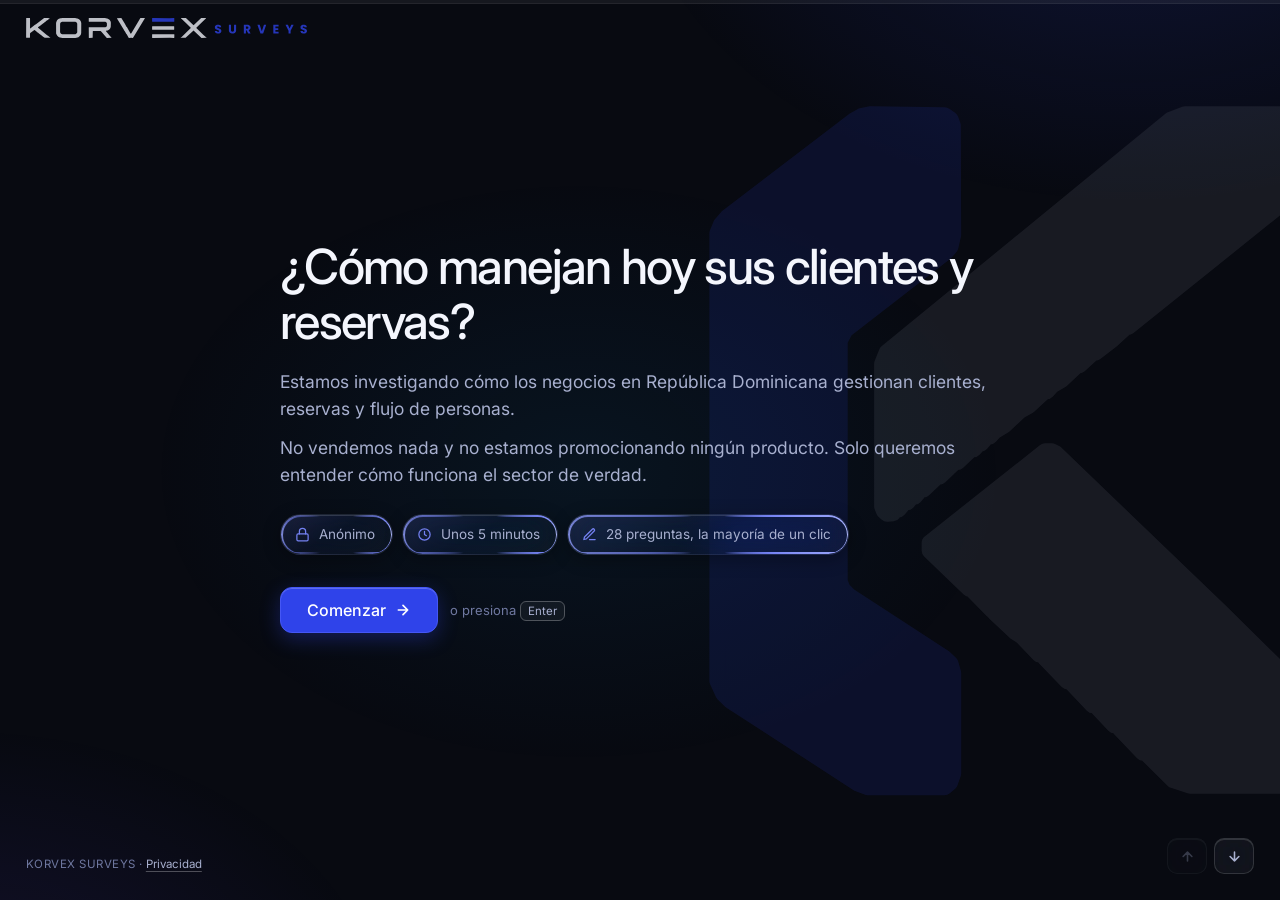
==== commit 462f4d13: "Logos vectoriales: reemplazar PNG por SVG para eliminar el pixelado" ====
--- a/negocios/index.html
+++ b/negocios/index.html
@@ -6,7 +6,7 @@
 <title>Gestión de clientes y reservas — Estudio para negocios</title>
 <meta name="robots" content="noindex, nofollow">
 <meta name="theme-color" content="#080a11">
-<link rel="icon" href="../assets/logo.png">
+<link rel="icon" href="../assets/logo.svg">
 <link rel="preconnect" href="https://fonts.googleapis.com">
 <link rel="preconnect" href="https://fonts.gstatic.com" crossorigin>
 <link href="https://fonts.googleapis.com/css2?family=Inter:wght@400;500&display=swap" rel="stylesheet">
@@ -17,7 +17,7 @@
 <div class="progress-track"><div class="progress-fill" id="progressFill"></div></div>
 
 <header class="topbar">
-  <img src="../assets/logo.png" alt="Korvex Surveys">
+  <img src="../assets/logo.svg" alt="Korvex Surveys">
   <span class="counter" id="counter"></span>
 </header>
 
@@ -28,15 +28,15 @@
     <p>No vendemos nada y no estamos promocionando ningún producto. Solo queremos entender cómo funciona el sector de verdad.</p>
 
     <div class="badges">
-      <span class="badge">
+      <span class="badge luz">
         <span class="badge-ico"><svg viewBox="0 0 24 24" fill="none" stroke="currentColor" stroke-width="2" stroke-linecap="round" stroke-linejoin="round"><rect x="3" y="11" width="18" height="11" rx="2"/><path d="M7 11V7a5 5 0 0110 0v4"/></svg></span>
         <span>Anónimo</span>
       </span>
-      <span class="badge">
+      <span class="badge luz">
         <span class="badge-ico"><svg viewBox="0 0 24 24" fill="none" stroke="currentColor" stroke-width="2" stroke-linecap="round" stroke-linejoin="round"><circle cx="12" cy="12" r="9"/><path d="M12 7v5l3 2"/></svg></span>
         <span>Unos 5 minutos</span>
       </span>
-      <span class="badge">
+      <span class="badge luz">
         <span class="badge-ico"><svg viewBox="0 0 24 24" fill="none" stroke="currentColor" stroke-width="2" stroke-linecap="round" stroke-linejoin="round"><path d="M12 20h9"/><path d="M16.5 3.5a2.12 2.12 0 013 3L7 19l-4 1 1-4z"/></svg></span>
         <span>28 preguntas, la mayoría de un clic</span>
       </span>
--- a/assets/styles.css
+++ b/assets/styles.css
@@ -72,7 +72,7 @@
   width: 78vmin;
   height: 78vmin;
   transform: translateY(-50%);
-  background: url('marca-fondo.png') no-repeat center / contain;
+  background: url('marca-fondo.svg') no-repeat center / contain;
   opacity: var(--marca);
   pointer-events: none;
   z-index: 0;
@@ -91,9 +91,8 @@
 /* Sin soporte de backdrop-filter: relleno opaco equivalente.
    Nunca se deja texto flotando sobre el fondo. */
 @supports not ((backdrop-filter: blur(1px)) or (-webkit-backdrop-filter: blur(1px))) {
-  .glass, .opt, .textarea, .pick, .badge, .btn.ghost, .navbtn, .qmeta {
-    background: #171b28 !important;
-  }
+  .glass, .opt, .textarea, .btn.ghost, .navbtn, .qmeta { background: #171b28 !important; }
+  .pick, .badge { background: #1b2038 !important; }
 }
 
 /* ---------- barra de progreso ---------- */
@@ -189,6 +188,41 @@
   box-shadow: var(--specular);
 }
 
+
+/* Borde de luz giratorio. El ángulo se anima con @property, que es lo que
+   permite interpolar un conic-gradient. Sin soporte, la regla @supports de
+   más abajo deja un borde fijo y todo se ve igual de bien. */
+@property --giro { syntax: '<angle>'; initial-value: 0deg; inherits: false; }
+
+.luz { position: relative; isolation: isolate; }
+.luz::before {
+  content: '';
+  position: absolute;
+  inset: 0;
+  border-radius: inherit;
+  padding: 1.5px;
+  background: conic-gradient(from var(--giro),
+    transparent 0deg, transparent 42deg,
+    rgba(124,138,255,.95) 74deg, rgba(180,190,255,1) 90deg, rgba(124,138,255,.95) 106deg,
+    transparent 138deg, transparent 222deg,
+    rgba(124,138,255,.6) 252deg, rgba(150,162,255,.8) 270deg, rgba(124,138,255,.6) 288deg,
+    transparent 318deg, transparent 360deg);
+  -webkit-mask: linear-gradient(#000 0 0) content-box, linear-gradient(#000 0 0);
+  -webkit-mask-composite: xor;
+  mask: linear-gradient(#000 0 0) content-box, linear-gradient(#000 0 0);
+  mask-composite: exclude;
+  animation: giroLuz 5s linear infinite;
+  pointer-events: none;
+  z-index: 2;
+}
+@keyframes giroLuz { to { --giro: 360deg; } }
+
+/* El navegador no soporta animar el ángulo: borde fijo con el mismo aspecto. */
+@supports not (background: conic-gradient(from 0deg, red, blue)) {
+  .luz::before { background: linear-gradient(135deg, rgba(124,138,255,.85), transparent 45%, transparent 60%, rgba(124,138,255,.5)); animation: none; }
+}
+@media (prefers-reduced-motion: reduce) { .luz::before { animation: none; } }
+
 /* ---------- opciones ---------- */
 .options { margin-top: 26px; display: flex; flex-direction: column; gap: 10px; }
 
@@ -377,24 +411,27 @@
   display: inline-flex;
   align-items: center;
   gap: 9px;
-  background: var(--glass);
-  -webkit-backdrop-filter: blur(var(--blur)) saturate(var(--sat));
-  backdrop-filter: blur(var(--blur)) saturate(var(--sat));
-  border: 1px solid var(--glass-line);
-  box-shadow: var(--specular);
+  /* vidrio con el tinte azul-violeta en el centro, más claro arriba */
+  background:
+    linear-gradient(152deg, rgba(124,138,255,.16), rgba(124,138,255,.05) 48%, rgba(255,255,255,.03));
+  -webkit-backdrop-filter: blur(var(--blur)) saturate(var(--sat));
+  backdrop-filter: blur(var(--blur)) saturate(var(--sat));
+  border: 1px solid rgba(255,255,255,.07);
+  box-shadow: var(--specular), 0 4px 18px rgba(0,0,0,.32);
   border-radius: 999px;
   padding: 9px 17px 9px 14px;
   font-size: 13.5px;
   font-family: var(--font);
   color: var(--text-2);
-  overflow: hidden;
-  transition: border-color .26s var(--ease), background .26s var(--ease), transform .18s var(--ease);
+  transition: background .26s var(--ease), transform .18s var(--ease);
 }
 .badge:hover {
-  background: var(--glass-hover);
-  border-color: rgba(116,129,241,.45);
+  background:
+    linear-gradient(152deg, rgba(124,138,255,.24), rgba(124,138,255,.08) 48%, rgba(255,255,255,.05));
   transform: translateY(-1px);
 }
+.badge > span:last-child { position: relative; z-index: 3; }
+.badge .badge-ico { position: relative; z-index: 3; }
 .badge-ico {
   display: grid;
   place-items: center;
@@ -420,24 +457,26 @@
   display: block;
   text-align: left;
   text-decoration: none;
-  background: var(--glass);
-  -webkit-backdrop-filter: blur(var(--blur)) saturate(var(--sat));
-  backdrop-filter: blur(var(--blur)) saturate(var(--sat));
-  border: 1px solid var(--glass-line);
+  background:
+    linear-gradient(152deg, rgba(124,138,255,.15), rgba(124,138,255,.045) 50%, rgba(255,255,255,.03));
+  -webkit-backdrop-filter: blur(var(--blur)) saturate(var(--sat));
+  backdrop-filter: blur(var(--blur)) saturate(var(--sat));
+  border: 1px solid rgba(255,255,255,.07);
   box-shadow: var(--specular), var(--lift);
   border-radius: var(--r-lg);
   padding: 27px 25px;
   color: var(--text);
   cursor: pointer;
-  transition: all .26s var(--ease);
+  transition: background .26s var(--ease), transform .26s var(--ease), box-shadow .26s var(--ease);
   font-family: var(--font);
 }
 .pick:hover {
-  background: var(--glass-hover);
-  border-color: rgba(116,129,241,.6);
+  background:
+    linear-gradient(152deg, rgba(124,138,255,.24), rgba(124,138,255,.08) 50%, rgba(255,255,255,.05));
   transform: translateY(-3px);
-  box-shadow: var(--specular), 0 16px 40px rgba(0,0,0,.46), 0 0 0 1px rgba(116,129,241,.3);
-}
+  box-shadow: var(--specular), 0 16px 40px rgba(0,0,0,.46);
+}
+.pick > * { position: relative; z-index: 3; }
 .pick:focus-visible { outline: 2px solid var(--blue-text); outline-offset: 3px; }
 .pick .ico {
   width: 46px; height: 46px;
@@ -539,11 +578,13 @@
 
 /* Con transparencia reducida, el vidrio se apaga y quedan superficies sólidas. */
 @media (prefers-reduced-transparency: reduce) {
-  .glass, .opt, .textarea, .pick, .badge, .btn.ghost, .navbtn, .qmeta, .hint kbd {
+  .glass, .opt, .textarea, .btn.ghost, .navbtn, .qmeta, .hint kbd {
     background: #171b28 !important;
     -webkit-backdrop-filter: none !important;
     backdrop-filter: none !important;
   }
+  .pick, .badge { background: #1b2038 !important; -webkit-backdrop-filter: none !important; backdrop-filter: none !important; }
+  .luz::before { display: none; }
   .opt.selected { background: #1e2550 !important; }
   body::before, body::after { display: none; }
 }
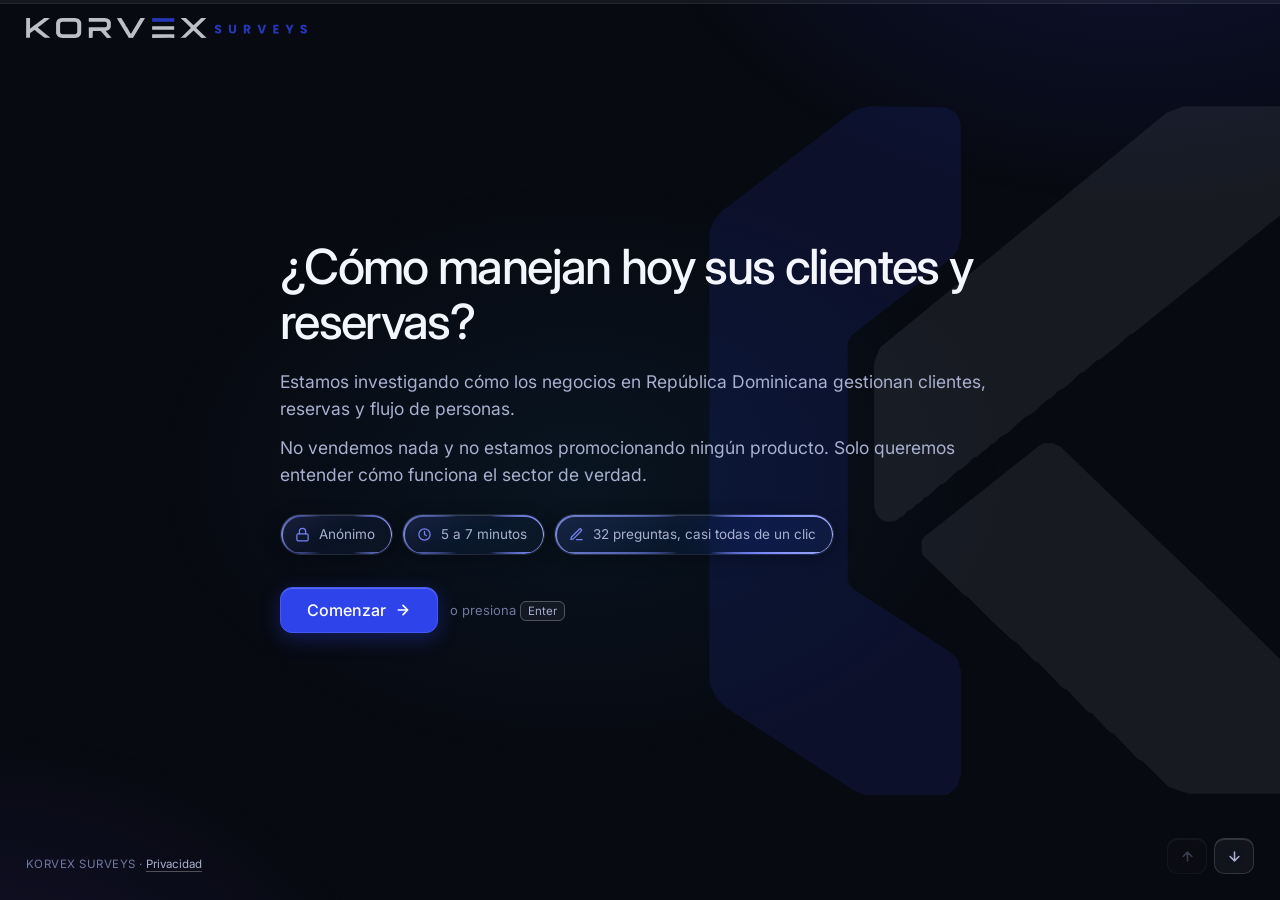
==== commit a2a25aa7: "Encuestas v4: instrumentos de investigacion y menos carga de escritura - Van Westendorp (4 preguntas" ====
--- a/negocios/index.html
+++ b/negocios/index.html
@@ -34,11 +34,11 @@
       </span>
       <span class="badge luz">
         <span class="badge-ico"><svg viewBox="0 0 24 24" fill="none" stroke="currentColor" stroke-width="2" stroke-linecap="round" stroke-linejoin="round"><circle cx="12" cy="12" r="9"/><path d="M12 7v5l3 2"/></svg></span>
-        <span>Unos 5 minutos</span>
+        <span>5 a 7 minutos</span>
       </span>
       <span class="badge luz">
         <span class="badge-ico"><svg viewBox="0 0 24 24" fill="none" stroke="currentColor" stroke-width="2" stroke-linecap="round" stroke-linejoin="round"><path d="M12 20h9"/><path d="M16.5 3.5a2.12 2.12 0 013 3L7 19l-4 1 1-4z"/></svg></span>
-        <span>28 preguntas, la mayoría de un clic</span>
+        <span>32 preguntas, casi todas de un clic</span>
       </span>
     </div>
 
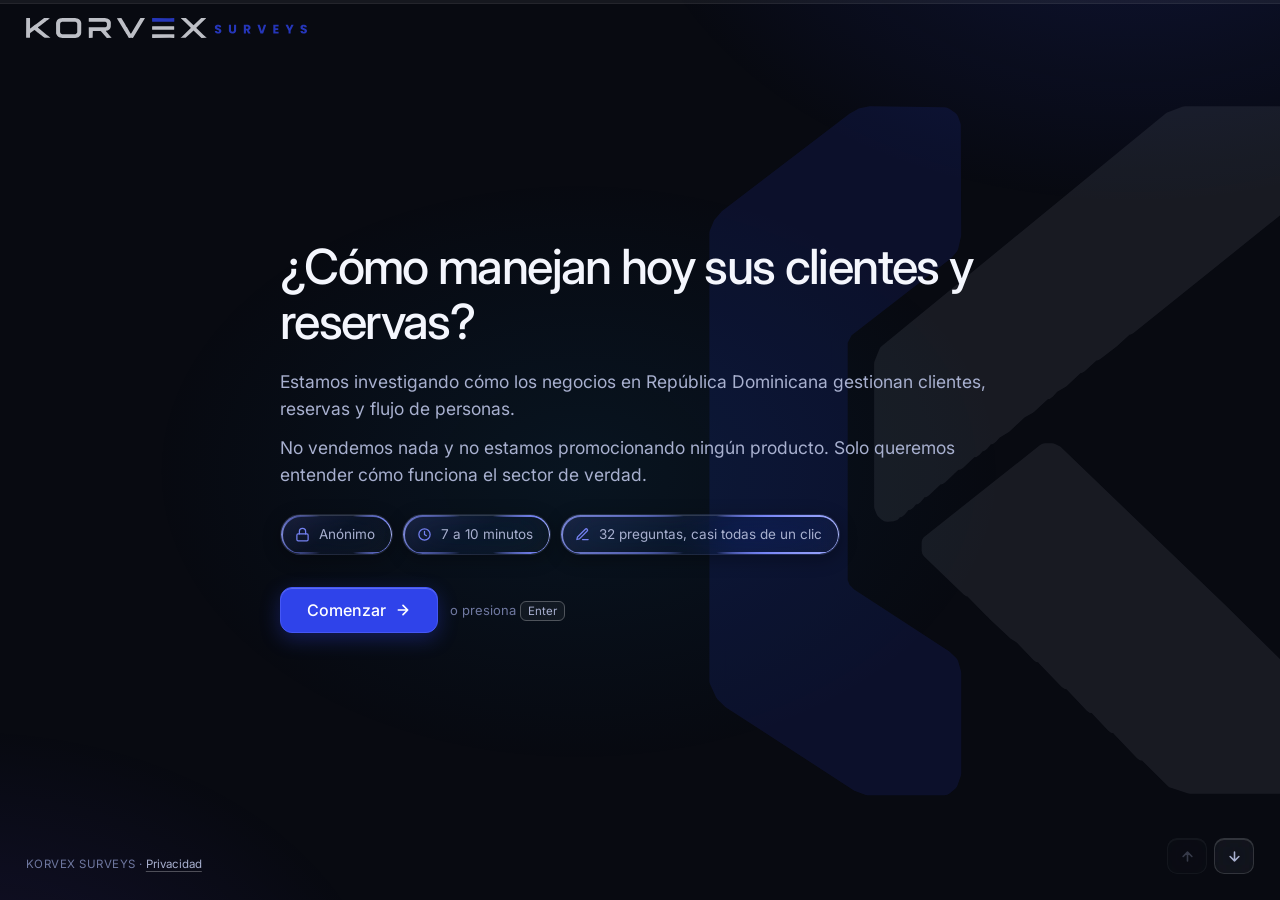
==== commit 355092ae: "Aligerar el bloque de precio y decir la verdad sobre la duracion El unico abandono profundo real ocu" ====
--- a/negocios/index.html
+++ b/negocios/index.html
@@ -34,7 +34,7 @@
       </span>
       <span class="badge luz">
         <span class="badge-ico"><svg viewBox="0 0 24 24" fill="none" stroke="currentColor" stroke-width="2" stroke-linecap="round" stroke-linejoin="round"><circle cx="12" cy="12" r="9"/><path d="M12 7v5l3 2"/></svg></span>
-        <span>5 a 7 minutos</span>
+        <span>7 a 10 minutos</span>
       </span>
       <span class="badge luz">
         <span class="badge-ico"><svg viewBox="0 0 24 24" fill="none" stroke="currentColor" stroke-width="2" stroke-linecap="round" stroke-linejoin="round"><path d="M12 20h9"/><path d="M16.5 3.5a2.12 2.12 0 013 3L7 19l-4 1 1-4z"/></svg></span>
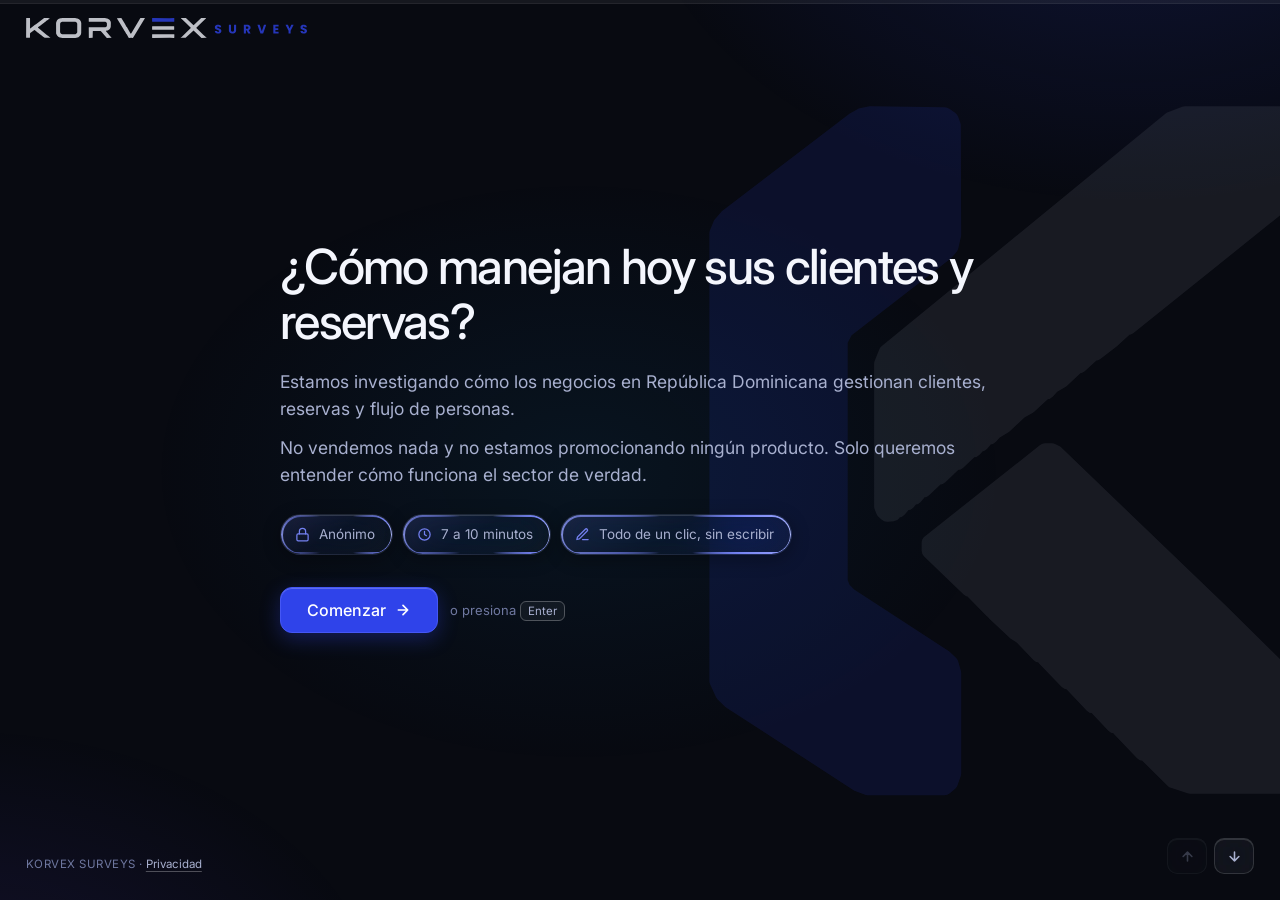
==== commit ef7f5baf: "Cerrar las abiertas y hablar en cristiano en el bloque de precio PRECIO. Las 4 preguntas de Van West" ====
--- a/negocios/index.html
+++ b/negocios/index.html
@@ -38,7 +38,7 @@
       </span>
       <span class="badge luz">
         <span class="badge-ico"><svg viewBox="0 0 24 24" fill="none" stroke="currentColor" stroke-width="2" stroke-linecap="round" stroke-linejoin="round"><path d="M12 20h9"/><path d="M16.5 3.5a2.12 2.12 0 013 3L7 19l-4 1 1-4z"/></svg></span>
-        <span>32 preguntas, casi todas de un clic</span>
+        <span>Todo de un clic, sin escribir</span>
       </span>
     </div>
 
